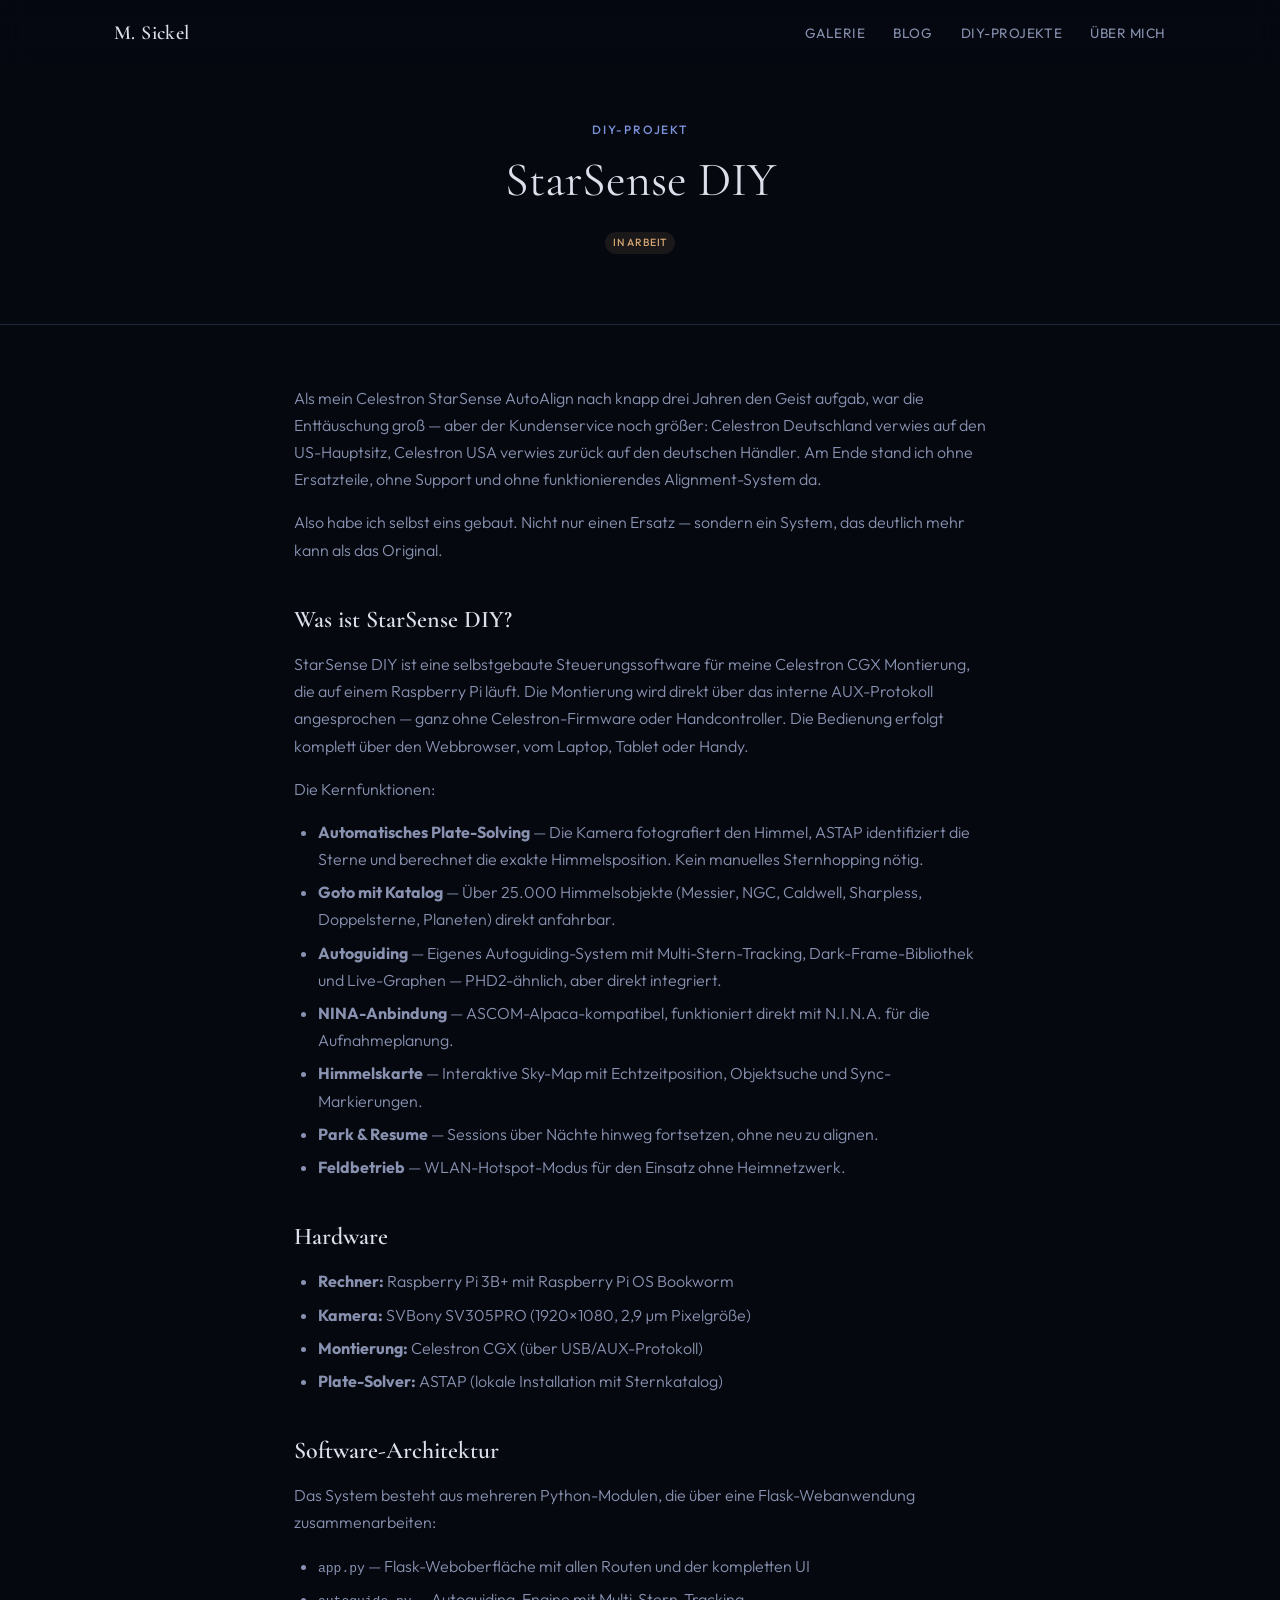
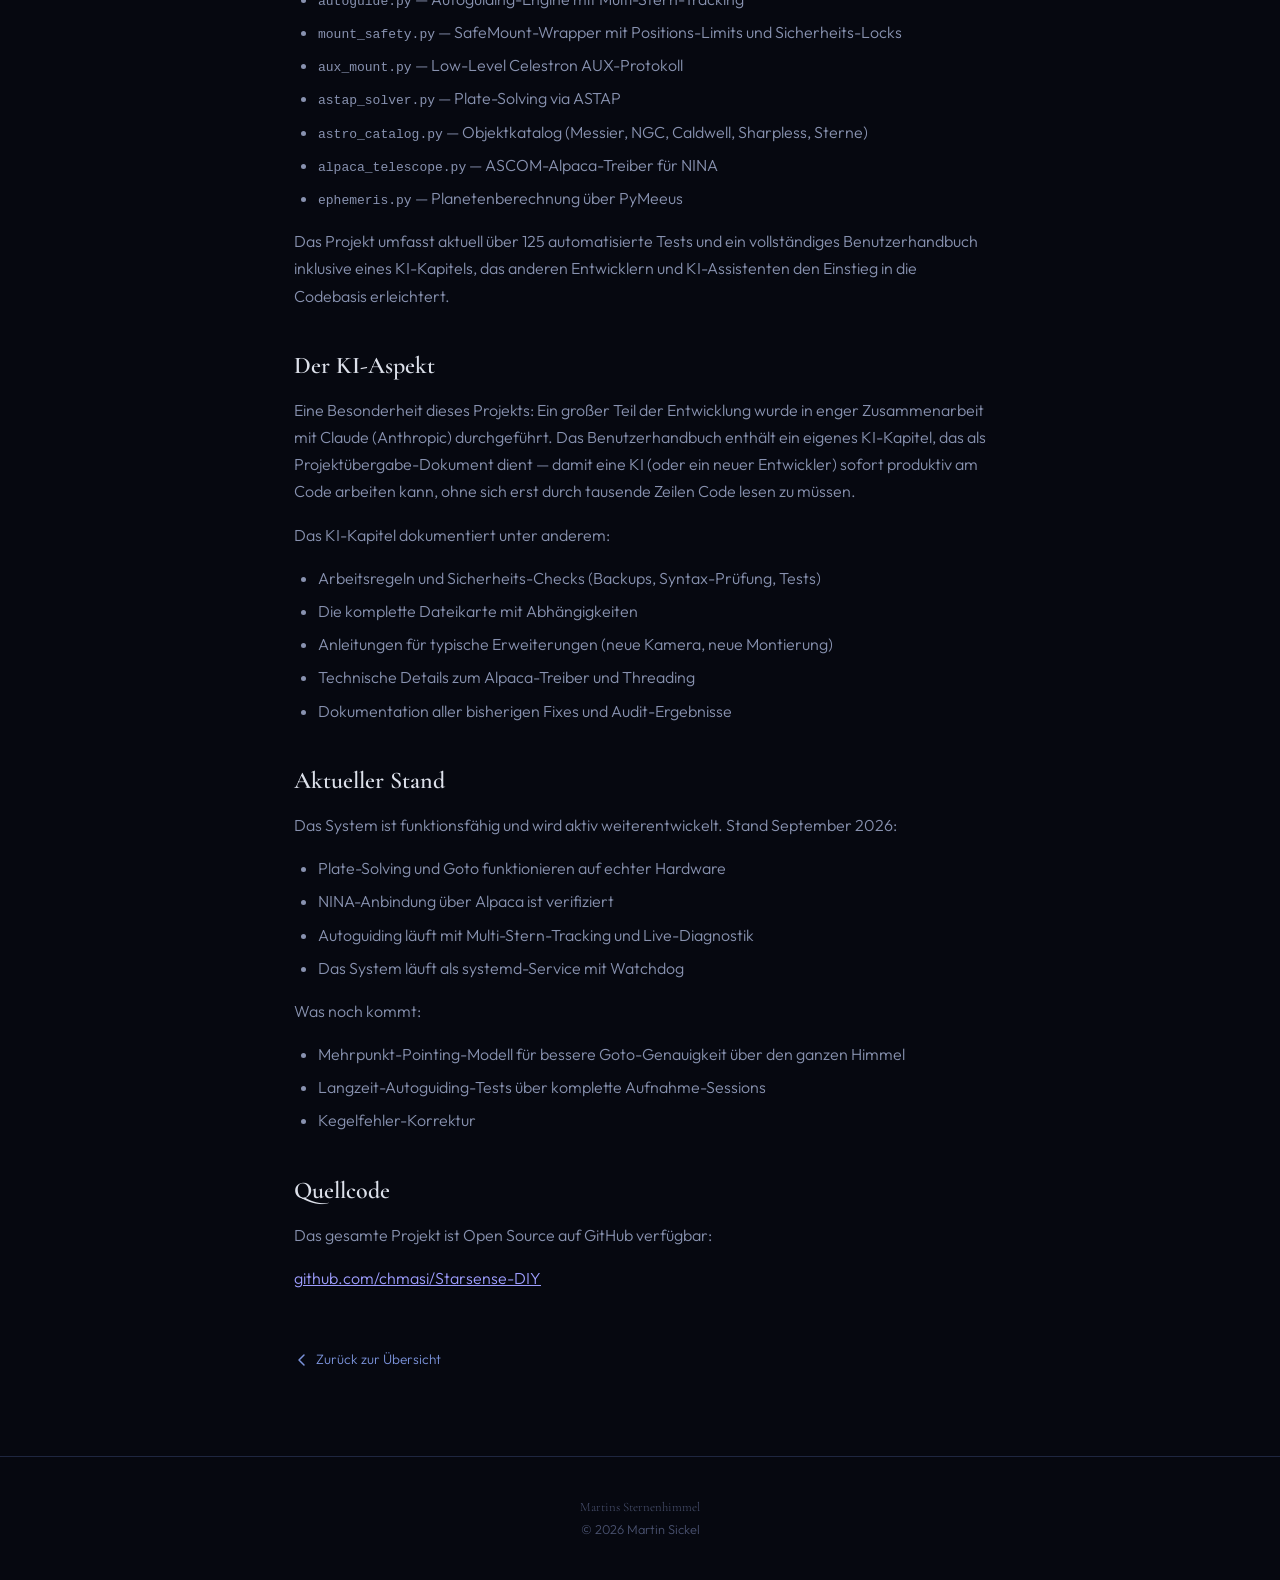
==== diy/starsense-diy.html @ 3ce19f0f "Add StarSense DIY as first DIY project Self-built telescope control system replacing the defective C" ====
<!DOCTYPE html>
<html lang="de">
<head>
  <meta charset="UTF-8">
  <meta name="viewport" content="width=device-width, initial-scale=1.0">
  <title>StarSense DIY — Martins Sternenhimmel</title>
  <link rel="stylesheet" href="https://fonts.googleapis.com/css2?family=Cormorant+Garamond:ital,wght@0,400;0,600;1,400&family=Outfit:wght@300;400;500&display=swap">
  <link rel="stylesheet" href="../style.css">
</head>
<body>

<nav class="site-nav scrolled" id="nav">
  <div class="nav-inner">
    <a href="../index.html" class="nav-logo">M. Sickel</a>
    <button class="nav-toggle" aria-label="Menü" id="menuToggle">&#9776;</button>
    <ul class="nav-links" id="navLinks">
      <li><a href="../index.html#galerie">Galerie</a></li>
      <li><a href="../index.html#blog">Blog</a></li>
      <li><a href="../index.html#diy">DIY-Projekte</a></li>
      <li><a href="../index.html#ueber-mich">Über mich</a></li>
    </ul>
  </div>
</nav>

<div class="subpage-hero">
  <p class="section-label">DIY-Projekt</p>
  <h1>StarSense DIY</h1>
  <p class="hero-sub"><span class="diy-status wip">In Arbeit</span></p>
</div>

<article class="article">

  <p>Als mein Celestron StarSense AutoAlign nach knapp drei Jahren den Geist aufgab, war die Enttäuschung groß — aber der Kundenservice noch größer: Celestron Deutschland verwies auf den US-Hauptsitz, Celestron USA verwies zurück auf den deutschen Händler. Am Ende stand ich ohne Ersatzteile, ohne Support und ohne funktionierendes Alignment-System da.</p>

  <p>Also habe ich selbst eins gebaut. Nicht nur einen Ersatz — sondern ein System, das deutlich mehr kann als das Original.</p>

  <h2>Was ist StarSense DIY?</h2>

  <p>StarSense DIY ist eine selbstgebaute Steuerungssoftware für meine Celestron CGX Montierung, die auf einem Raspberry Pi läuft. Die Montierung wird direkt über das interne AUX-Protokoll angesprochen — ganz ohne Celestron-Firmware oder Handcontroller. Die Bedienung erfolgt komplett über den Webbrowser, vom Laptop, Tablet oder Handy.</p>

  <p>Die Kernfunktionen:</p>
  <ul>
    <li><strong>Automatisches Plate-Solving</strong> — Die Kamera fotografiert den Himmel, ASTAP identifiziert die Sterne und berechnet die exakte Himmelsposition. Kein manuelles Sternhopping nötig.</li>
    <li><strong>Goto mit Katalog</strong> — Über 25.000 Himmelsobjekte (Messier, NGC, Caldwell, Sharpless, Doppelsterne, Planeten) direkt anfahrbar.</li>
    <li><strong>Autoguiding</strong> — Eigenes Autoguiding-System mit Multi-Stern-Tracking, Dark-Frame-Bibliothek und Live-Graphen — PHD2-ähnlich, aber direkt integriert.</li>
    <li><strong>NINA-Anbindung</strong> — ASCOM-Alpaca-kompatibel, funktioniert direkt mit N.I.N.A. für die Aufnahmeplanung.</li>
    <li><strong>Himmelskarte</strong> — Interaktive Sky-Map mit Echtzeitposition, Objektsuche und Sync-Markierungen.</li>
    <li><strong>Park &amp; Resume</strong> — Sessions über Nächte hinweg fortsetzen, ohne neu zu alignen.</li>
    <li><strong>Feldbetrieb</strong> — WLAN-Hotspot-Modus für den Einsatz ohne Heimnetzwerk.</li>
  </ul>

  <h2>Hardware</h2>

  <ul>
    <li><strong>Rechner:</strong> Raspberry Pi 3B+ mit Raspberry Pi OS Bookworm</li>
    <li><strong>Kamera:</strong> SVBony SV305PRO (1920×1080, 2,9 µm Pixelgröße)</li>
    <li><strong>Montierung:</strong> Celestron CGX (über USB/AUX-Protokoll)</li>
    <li><strong>Plate-Solver:</strong> ASTAP (lokale Installation mit Sternkatalog)</li>
  </ul>

  <h2>Software-Architektur</h2>

  <p>Das System besteht aus mehreren Python-Modulen, die über eine Flask-Webanwendung zusammenarbeiten:</p>

  <ul>
    <li><code>app.py</code> — Flask-Weboberfläche mit allen Routen und der kompletten UI</li>
    <li><code>autoguide.py</code> — Autoguiding-Engine mit Multi-Stern-Tracking</li>
    <li><code>mount_safety.py</code> — SafeMount-Wrapper mit Positions-Limits und Sicherheits-Locks</li>
    <li><code>aux_mount.py</code> — Low-Level Celestron AUX-Protokoll</li>
    <li><code>astap_solver.py</code> — Plate-Solving via ASTAP</li>
    <li><code>astro_catalog.py</code> — Objektkatalog (Messier, NGC, Caldwell, Sharpless, Sterne)</li>
    <li><code>alpaca_telescope.py</code> — ASCOM-Alpaca-Treiber für NINA</li>
    <li><code>ephemeris.py</code> — Planetenberechnung über PyMeeus</li>
  </ul>

  <p>Das Projekt umfasst aktuell über 125 automatisierte Tests und ein vollständiges Benutzerhandbuch inklusive eines KI-Kapitels, das anderen Entwicklern und KI-Assistenten den Einstieg in die Codebasis erleichtert.</p>

  <h2>Der KI-Aspekt</h2>

  <p>Eine Besonderheit dieses Projekts: Ein großer Teil der Entwicklung wurde in enger Zusammenarbeit mit Claude (Anthropic) durchgeführt. Das Benutzerhandbuch enthält ein eigenes KI-Kapitel, das als Projektübergabe-Dokument dient — damit eine KI (oder ein neuer Entwickler) sofort produktiv am Code arbeiten kann, ohne sich erst durch tausende Zeilen Code lesen zu müssen.</p>

  <p>Das KI-Kapitel dokumentiert unter anderem:</p>
  <ul>
    <li>Arbeitsregeln und Sicherheits-Checks (Backups, Syntax-Prüfung, Tests)</li>
    <li>Die komplette Dateikarte mit Abhängigkeiten</li>
    <li>Anleitungen für typische Erweiterungen (neue Kamera, neue Montierung)</li>
    <li>Technische Details zum Alpaca-Treiber und Threading</li>
    <li>Dokumentation aller bisherigen Fixes und Audit-Ergebnisse</li>
  </ul>

  <h2>Aktueller Stand</h2>

  <p>Das System ist funktionsfähig und wird aktiv weiterentwickelt. Stand September 2026:</p>

  <ul>
    <li>Plate-Solving und Goto funktionieren auf echter Hardware</li>
    <li>NINA-Anbindung über Alpaca ist verifiziert</li>
    <li>Autoguiding läuft mit Multi-Stern-Tracking und Live-Diagnostik</li>
    <li>Das System läuft als systemd-Service mit Watchdog</li>
  </ul>

  <p>Was noch kommt:</p>
  <ul>
    <li>Mehrpunkt-Pointing-Modell für bessere Goto-Genauigkeit über den ganzen Himmel</li>
    <li>Langzeit-Autoguiding-Tests über komplette Aufnahme-Sessions</li>
    <li>Kegelfehler-Korrektur</li>
  </ul>

  <h2>Quellcode</h2>

  <p>Das gesamte Projekt ist Open Source auf GitHub verfügbar:</p>
  <p><a href="https://github.com/chmasi/Starsense-DIY" target="_blank" rel="noopener">github.com/chmasi/Starsense-DIY</a></p>

  <a href="../index.html#diy" class="back-link">
    <svg width="16" height="16" viewBox="0 0 16 16" fill="none"><path d="M10 3L5 8l5 5" stroke="currentColor" stroke-width="1.5" stroke-linecap="round" stroke-linejoin="round"/></svg>
    Zurück zur Übersicht
  </a>

</article>

<footer class="site-footer">
  <div class="footer-inner">
    <p class="footer-name">Martins Sternenhimmel</p>
    <p>&copy; 2026 Martin Sickel</p>
  </div>
</footer>

<script>
  var btn = document.getElementById('menuToggle');
  var links = document.getElementById('navLinks');
  btn.addEventListener('click', function() { links.classList.toggle('open'); });
  links.addEventListener('click', function(e) { if (e.target.tagName === 'A') links.classList.remove('open'); });
</script>

</body>
</html>
---- style.css ----
:root {
  --bg: #060810;
  --bg-elevated: #0d1018;
  --surface: #141824;
  --surface-hover: #1a2030;
  --border: #1e2640;
  --accent: #7b93db;
  --accent-warm: #d4a574;
  --text: #dce0ea;
  --text-secondary: #8892b0;
  --text-muted: #4a5270;
  --radius: 6px;
  color-scheme: dark;
}
* { margin: 0; padding: 0; }
*, *::before, *::after { box-sizing: border-box; }
body {
  background: var(--bg);
  color: var(--text);
  font-family: 'Outfit', system-ui, sans-serif;
  font-weight: 300;
  line-height: 1.7;
  overflow-x: hidden;
}
img { max-width: 100%; display: block; }

/* — Nav — */
.site-nav {
  position: fixed; top: 0; left: 0; right: 0; z-index: 100;
  background: transparent;
  transition: background 0.4s, backdrop-filter 0.4s;
}
.site-nav.scrolled {
  background: rgba(6,8,16,0.88);
  backdrop-filter: blur(12px);
  -webkit-backdrop-filter: blur(12px);
}
.nav-inner {
  max-width: 1100px; margin: 0 auto; padding: 16px 24px;
  display: flex; align-items: center; justify-content: space-between;
}
.nav-logo {
  font-family: 'Cormorant Garamond', Georgia, serif;
  font-size: 1.25rem; font-weight: 600;
  color: var(--text); text-decoration: none; letter-spacing: 0.02em;
}
.nav-links {
  display: flex; gap: 28px; list-style: none;
}
.nav-links a {
  color: var(--text-secondary); text-decoration: none;
  font-size: 0.85rem; font-weight: 400;
  letter-spacing: 0.04em; text-transform: uppercase;
  transition: color 0.2s;
}
.nav-links a:hover, .nav-links a:focus-visible { color: var(--accent); }
.nav-toggle {
  display: none; background: none; border: none;
  color: var(--text); font-size: 1.5rem; cursor: pointer; padding: 4px;
}
@media (max-width: 640px) {
  .nav-toggle { display: block; }
  .nav-links {
    display: none; position: absolute; top: 100%; left: 0; right: 0;
    flex-direction: column; gap: 0;
    background: rgba(6,8,16,0.96); backdrop-filter: blur(12px);
    padding: 8px 24px 16px;
  }
  .nav-links.open { display: flex; }
  .nav-links a { display: block; padding: 12px 0; border-bottom: 1px solid var(--border); }
  .nav-links li:last-child a { border-bottom: none; }
}

/* — Hero — */
.hero {
  position: relative; min-height: 85vh;
  display: flex; align-items: center; justify-content: center;
  text-align: center; overflow: hidden;
}
.hero canvas { position: absolute; inset: 0; width: 100%; height: 100%; }
.hero-content { position: relative; z-index: 1; padding: 120px 24px 80px; }
.hero h1 {
  font-family: 'Cormorant Garamond', Georgia, serif;
  font-weight: 400; font-size: clamp(2.5rem, 7vw, 5rem);
  line-height: 1.1; margin: 0 0 16px; color: var(--text);
}
.hero h1 em { font-style: italic; color: var(--accent); }
.hero-sub {
  font-size: clamp(1rem, 2.5vw, 1.25rem);
  color: var(--text-secondary); margin: 0 0 40px; font-weight: 300;
}
.hero-scroll {
  display: inline-flex; align-items: center; gap: 8px;
  color: var(--text-muted); font-size: 0.8rem;
  letter-spacing: 0.1em; text-transform: uppercase;
  text-decoration: none; transition: color 0.2s;
}
.hero-scroll:hover { color: var(--accent); }
.hero-scroll svg { animation: bobDown 2s ease-in-out infinite; }
@keyframes bobDown { 0%,100%{transform:translateY(0)} 50%{transform:translateY(5px)} }

/* — Subpage Hero — */
.subpage-hero {
  padding: 120px 24px 60px;
  text-align: center;
  border-bottom: 1px solid var(--border);
}
.subpage-hero .section-label { margin-bottom: 12px; }
.subpage-hero h1 {
  font-family: 'Cormorant Garamond', Georgia, serif;
  font-weight: 400; font-size: clamp(2rem, 5vw, 3rem);
  line-height: 1.2; margin: 0 0 12px;
}
.subpage-hero .hero-sub { margin-bottom: 0; }

/* — Sections — */
.section { max-width: 1100px; margin: 0 auto; padding: 80px 24px; }
.section-header { margin-bottom: 48px; }
.section-label {
  font-size: 0.75rem; font-weight: 500;
  letter-spacing: 0.15em; text-transform: uppercase;
  color: var(--accent); margin: 0 0 12px;
}
.section-title {
  font-family: 'Cormorant Garamond', Georgia, serif;
  font-size: clamp(1.75rem, 4vw, 2.5rem);
  font-weight: 400; margin: 0; line-height: 1.2;
}
.section-divider { max-width: 1100px; margin: 0 auto; padding: 0 24px; }
.section-divider hr { border: none; border-top: 1px solid var(--border); margin: 0; }

/* — Gallery — */
.gallery-grid {
  display: grid;
  grid-template-columns: repeat(auto-fill, minmax(300px, 1fr));
  gap: 16px;
}
.gallery-item {
  position: relative; border-radius: var(--radius);
  overflow: hidden; cursor: pointer; aspect-ratio: 4/3;
}
.gallery-item.wide { grid-column: span 2; aspect-ratio: 16/9; }
@media (max-width: 700px) {
  .gallery-grid { grid-template-columns: 1fr; }
  .gallery-item.wide { grid-column: span 1; aspect-ratio: 4/3; }
}
.gallery-visual {
  width: 100%; height: 100%;
  transition: transform 0.6s ease;
  background-size: cover; background-position: center;
}
.gallery-item:hover .gallery-visual { transform: scale(1.05); }
.gallery-caption {
  position: absolute; bottom: 0; left: 0; right: 0;
  padding: 48px 20px 14px;
  background: linear-gradient(transparent, rgba(6,8,16,0.8));
  transition: padding 0.3s, background 0.3s;
}
.gallery-item:hover .gallery-caption,
.gallery-item:focus-within .gallery-caption {
  padding-top: 60px;
  background: linear-gradient(transparent 0%, rgba(6,8,16,0.9) 60%);
}
.gallery-caption h3 {
  font-family: 'Cormorant Garamond', Georgia, serif;
  font-size: 1.1rem; font-weight: 400; margin: 0 0 4px;
  text-shadow: 0 1px 4px rgba(0,0,0,0.6);
}
.gallery-caption p {
  font-size: 0.8rem; color: var(--text-secondary); margin: 0;
  opacity: 0; max-height: 0; overflow: hidden;
  transition: opacity 0.3s, max-height 0.3s;
}
.gallery-item:hover .gallery-caption p,
.gallery-item:focus-within .gallery-caption p {
  opacity: 1; max-height: 3em;
}

/* placeholder for images not yet added */
.gallery-placeholder {
  width: 100%; height: 100%;
  display: flex; flex-direction: column;
  align-items: center; justify-content: center;
  background: var(--surface); gap: 8px;
}
.gallery-placeholder svg { opacity: 0.25; }
.gallery-placeholder span {
  font-size: 0.75rem; color: var(--text-muted); letter-spacing: 0.05em;
}

/* — Lightbox — */
.lightbox {
  position: fixed; inset: 0; z-index: 200;
  background: rgba(6,8,16,0.92);
  backdrop-filter: blur(20px);
  display: flex; align-items: center; justify-content: center;
  padding: 40px 24px;
  opacity: 0; pointer-events: none; transition: opacity 0.3s;
}
.lightbox.hidden { display: none; }
.lightbox.active { opacity: 1; pointer-events: auto; }
.lightbox-inner { max-width: 900px; width: 100%; text-align: center; }
.lightbox-visual {
  width: 100%; max-height: 70vh; border-radius: var(--radius); margin-bottom: 20px;
  display: flex; align-items: center; justify-content: center;
  background: var(--surface);
  position: relative; overflow: hidden;
}
.lightbox-visual.zoomed { cursor: grab; }
.lightbox-visual.panning { cursor: grabbing; }
.lb-img-wrap {
  position: relative; display: inline-block;
  transform-origin: center center;
}
.lightbox-visual img {
  max-width: 100%; max-height: 70vh; border-radius: var(--radius);
  object-fit: contain;
}
.lightbox-title {
  font-family: 'Cormorant Garamond', Georgia, serif;
  font-size: 1.5rem; font-weight: 400; margin: 0 0 8px;
}
.lightbox-desc { color: var(--text-secondary); font-size: 0.9rem; margin: 0 0 8px; }
.lightbox-meta { font-size: 0.75rem; color: var(--text-muted); font-variant-numeric: tabular-nums; }
.lightbox-close {
  position: absolute; top: 20px; right: 24px;
  background: none; border: none; color: var(--text-secondary);
  font-size: 1.5rem; cursor: pointer; padding: 8px; line-height: 1;
  transition: color 0.2s;
}
.lightbox-close:hover { color: var(--text); }

/* — Lightbox Controls — */
.lb-controls {
  position: absolute; bottom: 12px; right: 12px;
  display: flex; gap: 4px; z-index: 10;
}
.lb-btn {
  width: 36px; height: 36px; border-radius: 50%;
  background: rgba(6,8,16,0.7); border: 1px solid rgba(255,255,255,0.1);
  color: var(--text-secondary); cursor: pointer;
  display: flex; align-items: center; justify-content: center;
  transition: background 0.2s, color 0.2s, border-color 0.2s;
  backdrop-filter: blur(8px); -webkit-backdrop-filter: blur(8px); padding: 0;
}
.lb-btn:hover { background: rgba(6,8,16,0.85); color: var(--text); }
.lb-btn.active { color: var(--accent); border-color: var(--accent); }
.lb-btn svg { width: 16px; height: 16px; }

/* — Image Overlay (plate-solved annotation PNGs) — */
.lb-overlay {
  position: absolute; inset: 0;
  pointer-events: none; opacity: 0;
  transition: opacity 0.3s;
  mix-blend-mode: screen;
}
.lb-overlay.visible { opacity: 1; }
.lb-overlay img {
  width: 100%; height: 100%;
  display: block;
}

/* — Annotations (HTML markers) — */
.lb-annotations {
  position: absolute; inset: 0;
  pointer-events: none; opacity: 0;
  transition: opacity 0.3s;
}
.lb-annotations.visible { opacity: 1; }
.annotation { position: absolute; }
.anno-dot {
  position: absolute; width: 10px; height: 10px;
  left: -5px; top: -5px; border-radius: 50%;
  border: 1.5px solid var(--accent);
  background: rgba(123,147,219,0.25);
  box-shadow: 0 0 8px rgba(123,147,219,0.4);
}
.anno-label {
  position: absolute; left: 14px; top: -7px;
  background: rgba(6,8,16,0.85); color: var(--text);
  font-size: 0.65rem; font-weight: 400;
  letter-spacing: 0.03em; padding: 2px 8px;
  border-radius: 3px; white-space: nowrap;
  border: 1px solid rgba(123,147,219,0.25);
  backdrop-filter: blur(4px); -webkit-backdrop-filter: blur(4px);
}
.annotation::after {
  content: ''; position: absolute;
  left: 5px; top: 0; width: 9px; height: 1px;
  background: rgba(123,147,219,0.4);
}

/* — Blog — */
.blog-grid {
  display: grid;
  grid-template-columns: repeat(auto-fill, minmax(300px, 1fr));
  gap: 24px;
}
@media (max-width: 700px) { .blog-grid { grid-template-columns: 1fr; }  }
.blog-card {
  background: var(--surface); border: 1px solid var(--border);
  border-radius: var(--radius); padding: 28px 24px;
  transition: border-color 0.2s, transform 0.2s;
  text-decoration: none; color: inherit; display: block;
}
.blog-card:hover { border-color: var(--accent); transform: translateY(-2px); }
.blog-date {
  font-size: 0.75rem; color: var(--text-muted);
  letter-spacing: 0.05em; text-transform: uppercase;
  font-variant-numeric: tabular-nums;
}
.blog-card h3 {
  font-family: 'Cormorant Garamond', Georgia, serif;
  font-size: 1.3rem; font-weight: 600; margin: 10px 0 12px; line-height: 1.3;
}
.blog-card p { color: var(--text-secondary); font-size: 0.9rem; margin: 0; line-height: 1.6; }
.blog-tag {
  display: inline-block; margin-top: 16px;
  font-size: 0.7rem; letter-spacing: 0.08em; text-transform: uppercase;
  color: var(--accent); background: rgba(123,147,219,0.1);
  padding: 3px 10px; border-radius: 20px;
}

/* — Article (Blog/DIY detail pages) — */
.article {
  max-width: 740px; margin: 0 auto; padding: 60px 24px 80px;
}
.article-meta {
  display: flex; gap: 16px; align-items: center;
  margin-bottom: 32px; flex-wrap: wrap;
}
.article-hero-img {
  width: 100%; aspect-ratio: 16/9;
  background: var(--surface); border-radius: var(--radius);
  margin-bottom: 40px; overflow: hidden;
  display: flex; align-items: center; justify-content: center;
  color: var(--text-muted); font-size: 0.8rem;
}
.article-hero-img img { width: 100%; height: 100%; object-fit: cover; }
.article h2 {
  font-family: 'Cormorant Garamond', Georgia, serif;
  font-size: 1.5rem; font-weight: 600; margin: 40px 0 16px; line-height: 1.3;
}
.article p {
  color: var(--text-secondary); margin: 0 0 16px; max-width: 65ch;
}
.article ul, .article ol {
  color: var(--text-secondary); margin: 0 0 16px; padding-left: 24px;
}
.article li { margin-bottom: 6px; }
.back-link {
  display: inline-flex; align-items: center; gap: 6px;
  color: var(--accent); text-decoration: none;
  font-size: 0.85rem; margin-top: 40px;
  transition: opacity 0.2s;
}
.back-link:hover { opacity: 0.7; }

/* — DIY Projects — */
.diy-grid {
  display: grid;
  grid-template-columns: repeat(auto-fill, minmax(300px, 1fr));
  gap: 24px;
}
@media (max-width: 700px) { .diy-grid { grid-template-columns: 1fr; } }
.diy-card {
  background: var(--surface); border: 1px solid var(--border);
  border-radius: var(--radius); overflow: hidden;
  transition: border-color 0.2s, transform 0.2s;
  text-decoration: none; color: inherit; display: block;
}
.diy-card:hover { border-color: var(--accent-warm); transform: translateY(-2px); }
.diy-thumb {
  aspect-ratio: 16/9; background: var(--bg-elevated);
  display: flex; flex-direction: column;
  align-items: center; justify-content: center; gap: 6px;
  overflow: hidden;
}
.diy-thumb img { width: 100%; height: 100%; object-fit: cover; }
.diy-thumb svg { opacity: 0.2; }
.diy-thumb span { font-size: 0.7rem; color: var(--text-muted); }
.diy-body { padding: 20px 24px; }
.diy-status {
  display: inline-block; font-size: 0.65rem; font-weight: 500;
  letter-spacing: 0.08em; text-transform: uppercase;
  padding: 2px 8px; border-radius: 20px; margin-bottom: 10px;
}
.diy-status.done { color: #6bcf8e; background: rgba(107,207,142,0.1); }
.diy-status.wip { color: var(--accent-warm); background: rgba(212,165,116,0.1); }
.diy-status.planned { color: var(--text-muted); background: rgba(74,82,112,0.15); }
.diy-card h3 {
  font-family: 'Cormorant Garamond', Georgia, serif;
  font-size: 1.2rem; font-weight: 600; margin: 0 0 8px; line-height: 1.3;
}
.diy-card p { color: var(--text-secondary); font-size: 0.85rem; margin: 0; line-height: 1.6; }

/* — About — */
.about-layout {
  display: grid; grid-template-columns: 260px 1fr;
  gap: 48px; align-items: start;
}
@media (max-width: 700px) { .about-layout { grid-template-columns: 1fr; gap: 32px; } }
.about-portrait {
  aspect-ratio: 3/4; border-radius: var(--radius);
  overflow: hidden;
  background: linear-gradient(135deg, var(--surface) 0%, rgba(123,147,219,0.15) 100%);
  display: flex; align-items: center; justify-content: center;
  color: var(--text-muted); font-size: 0.8rem;
}
.about-portrait img { width: 100%; height: 100%; object-fit: cover; }
.about-text h3 {
  font-family: 'Cormorant Garamond', Georgia, serif;
  font-size: 1.5rem; font-weight: 400; margin: 0 0 16px;
}
.about-text p { color: var(--text-secondary); margin: 0 0 16px; max-width: 60ch; }
.about-text p:last-child { margin-bottom: 0; }
.equipment-list {
  margin-top: 32px; padding-top: 24px; border-top: 1px solid var(--border);
}
.equipment-list + .equipment-list {
  border-top: none; margin-top: 16px; padding-top: 0;
}
.equipment-list h4 {
  font-size: 0.75rem; font-weight: 500;
  letter-spacing: 0.12em; text-transform: uppercase;
  color: var(--accent-warm); margin: 0 0 16px;
}
.equipment-grid {
  display: grid; grid-template-columns: repeat(auto-fill, minmax(200px, 1fr)); gap: 12px;
}
.equip-item {
  font-size: 0.85rem; color: var(--text-secondary);
  padding-left: 16px; position: relative;
}
.equip-item::before {
  content: ''; position: absolute; left: 0; top: 8px;
  width: 6px; height: 6px; border-radius: 50%;
  background: var(--accent); opacity: 0.5;
}

/* — Footer — */
.site-footer {
  border-top: 1px solid var(--border); padding: 40px 24px; text-align: center;
}
.footer-inner { max-width: 1100px; margin: 0 auto; }
.footer-name {
  font-family: 'Cormorant Garamond', Georgia, serif;
  font-size: 1.1rem; margin: 0 0 8px;
}
.site-footer p { color: var(--text-muted); font-size: 0.8rem; margin: 0; }

:focus-visible { outline: 2px solid var(--accent); outline-offset: 2px; }
@media (prefers-reduced-motion: reduce) {
  *,*::before,*::after { animation-duration: 0.01ms!important; transition-duration: 0.01ms!important; }
}
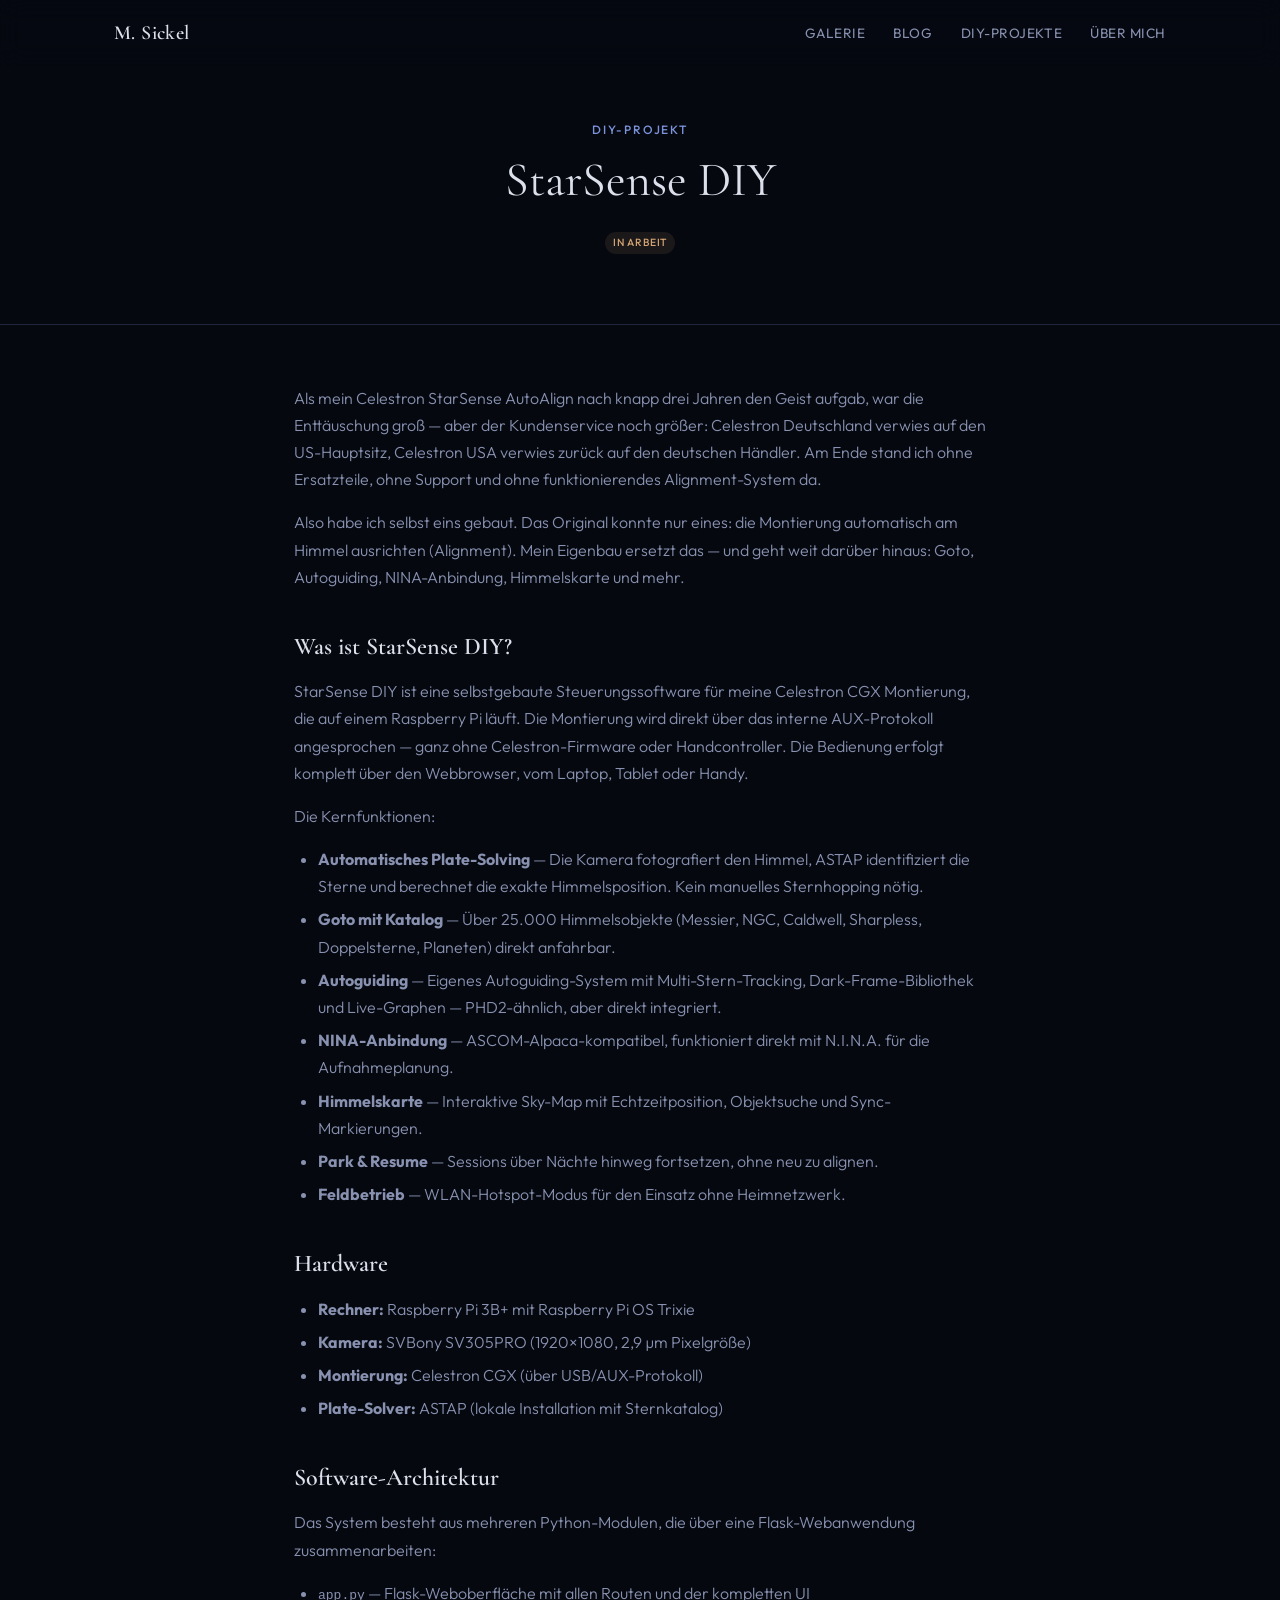
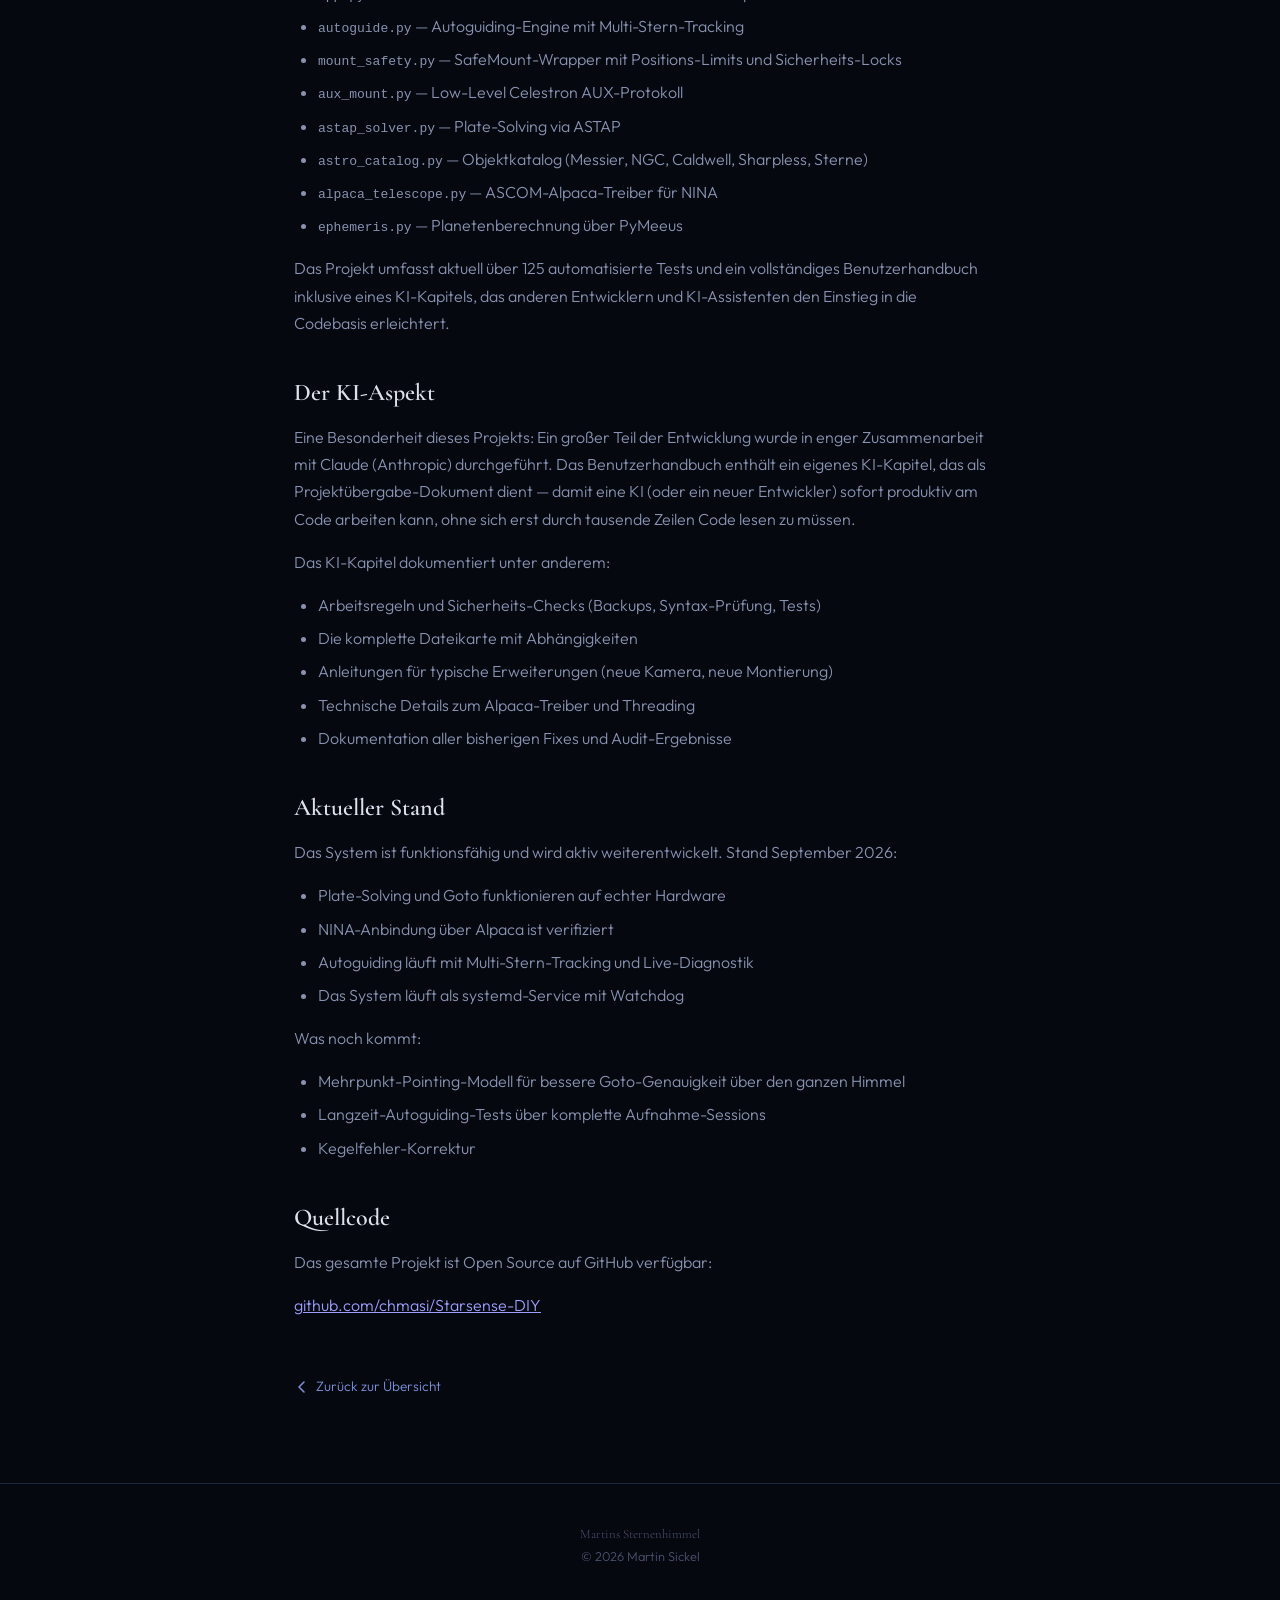
==== commit 9ee7c923: "Fix StarSense DIY page: Trixie OS, clarify original was alignment-only The original Celestron StarSe" ====
--- a/diy/starsense-diy.html
+++ b/diy/starsense-diy.html
@@ -32,7 +32,7 @@
 
   <p>Als mein Celestron StarSense AutoAlign nach knapp drei Jahren den Geist aufgab, war die Enttäuschung groß — aber der Kundenservice noch größer: Celestron Deutschland verwies auf den US-Hauptsitz, Celestron USA verwies zurück auf den deutschen Händler. Am Ende stand ich ohne Ersatzteile, ohne Support und ohne funktionierendes Alignment-System da.</p>
 
-  <p>Also habe ich selbst eins gebaut. Nicht nur einen Ersatz — sondern ein System, das deutlich mehr kann als das Original.</p>
+  <p>Also habe ich selbst eins gebaut. Das Original konnte nur eines: die Montierung automatisch am Himmel ausrichten (Alignment). Mein Eigenbau ersetzt das — und geht weit darüber hinaus: Goto, Autoguiding, NINA-Anbindung, Himmelskarte und mehr.</p>
 
   <h2>Was ist StarSense DIY?</h2>
 
@@ -52,7 +52,7 @@
   <h2>Hardware</h2>
 
   <ul>
-    <li><strong>Rechner:</strong> Raspberry Pi 3B+ mit Raspberry Pi OS Bookworm</li>
+    <li><strong>Rechner:</strong> Raspberry Pi 3B+ mit Raspberry Pi OS Trixie</li>
     <li><strong>Kamera:</strong> SVBony SV305PRO (1920×1080, 2,9 µm Pixelgröße)</li>
     <li><strong>Montierung:</strong> Celestron CGX (über USB/AUX-Protokoll)</li>
     <li><strong>Plate-Solver:</strong> ASTAP (lokale Installation mit Sternkatalog)</li>
